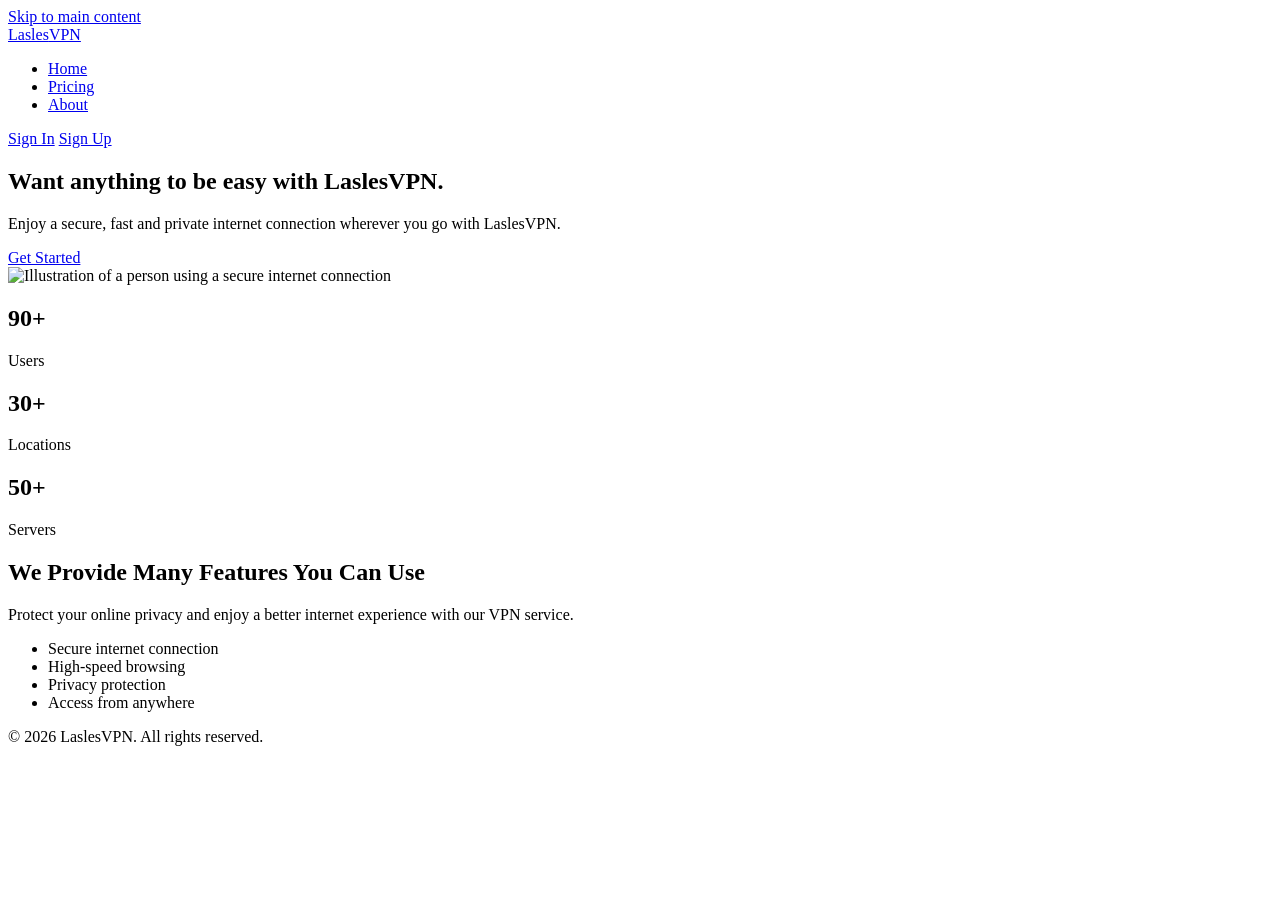
==== index.html @ 29df8c10 "first commit" ====
<!DOCTYPE html>
<html lang="en">
<head>
    <meta charset="UTF-8">
    <meta name="viewport" content="width=device-width, initial-scale=1.0">
    <meta name="description" content="Discover LaslesVPN, a secure and simple VPN service.">

    <title>LaslesVPN | Home</title>

    <link rel="stylesheet" href="css/style.css">
</head>

<body>

    <!-- Skip link for accessibility -->
    <a href="#main-content" class="skip-link">Skip to main content</a>

    <!-- Header -->
    <header class="site-header">
        <div class="container">

            <a href="index.html" class="logo">
                <span>Lasles</span>VPN
            </a>

            <nav aria-label="Main navigation">
                <ul class="nav-links">
                    <li><a href="index.html" aria-current="page">Home</a></li>
                    <li><a href="pricing.html">Pricing</a></li>
                    <li><a href="about.html">About</a></li>
                </ul>
            </nav>

            <div class="nav-buttons">
                <a href="#" class="login-link">Sign In</a>
                <a href="#" class="signup-button">Sign Up</a>
            </div>

        </div>
    </header>

    <!-- Main content -->
    <main id="main-content">

        <!-- Hero section -->
        <section class="hero container">

            <div class="hero-content">
                <h1>Want anything to be easy with <strong>LaslesVPN.</strong></h1>

                <p>
                    Enjoy a secure, fast and private internet connection
                    wherever you go with LaslesVPN.
                </p>

                <a href="pricing.html" class="primary-button">
                    Get Started
                </a>
            </div>

            <div class="hero-image">
                <img
                    src="images/hero-large.webp"
                    alt="Illustration of a person using a secure internet connection"
                >
            </div>

        </section>

        <!-- Statistics -->
        <section class="statistics container">

            <div class="stat-item">
                <h2>90+</h2>
                <p>Users</p>
            </div>

            <div class="stat-item">
                <h2>30+</h2>
                <p>Locations</p>
            </div>

            <div class="stat-item">
                <h2>50+</h2>
                <p>Servers</p>
            </div>

        </section>

        <!-- Features -->
        <section class="features container">

            <div class="features-content">
                <h2>We Provide Many Features You Can Use</h2>

                <p>
                    Protect your online privacy and enjoy a better
                    internet experience with our VPN service.
                </p>

                <ul>
                    <li>Secure internet connection</li>
                    <li>High-speed browsing</li>
                    <li>Privacy protection</li>
                    <li>Access from anywhere</li>
                </ul>
            </div>

        </section>

    </main>

    <!-- Footer -->
    <footer class="site-footer">
        <div class="container">
            <p>&copy; 2026 LaslesVPN. All rights reserved.</p>
        </div>
    </footer>

</body>
</html>
---- css/style.css ----
@media (max-width: 600px) {

    .site-header .container {
        flex-direction: column;
        gap: 20px;
    }

    .nav-links {
        gap: 18px;
        flex-wrap: wrap;
        justify-content: center;
    }

    .nav-buttons {
        justify-content: center;
    }

    .hero {
        flex-direction: column;
        text-align: center;
        padding-top: 40px;
        padding-bottom: 40px;
    }

    .hero-content p {
        margin-left: auto;
        margin-right: auto;
    }

    .hero-image {
        width: 100%;
    }

    .statistics {
        flex-direction: column;
        gap: 30px;
        margin-bottom: 40px;
    }

    .features {
        padding: 40px 0 60px;
    }

    .features h2 {
        font-size: 25px;
    }

    .site-footer {
        padding: 25px 0;
    }
}

/* Respect users who prefer reduced motion */
@media (prefers-reduced-motion: reduce) {
    *,
    *::before,
    *::after {
        animation-duration: 0.01ms !important;
        transition-duration: 0.01ms !important;
        scroll-behavior: auto !important;
    }
}
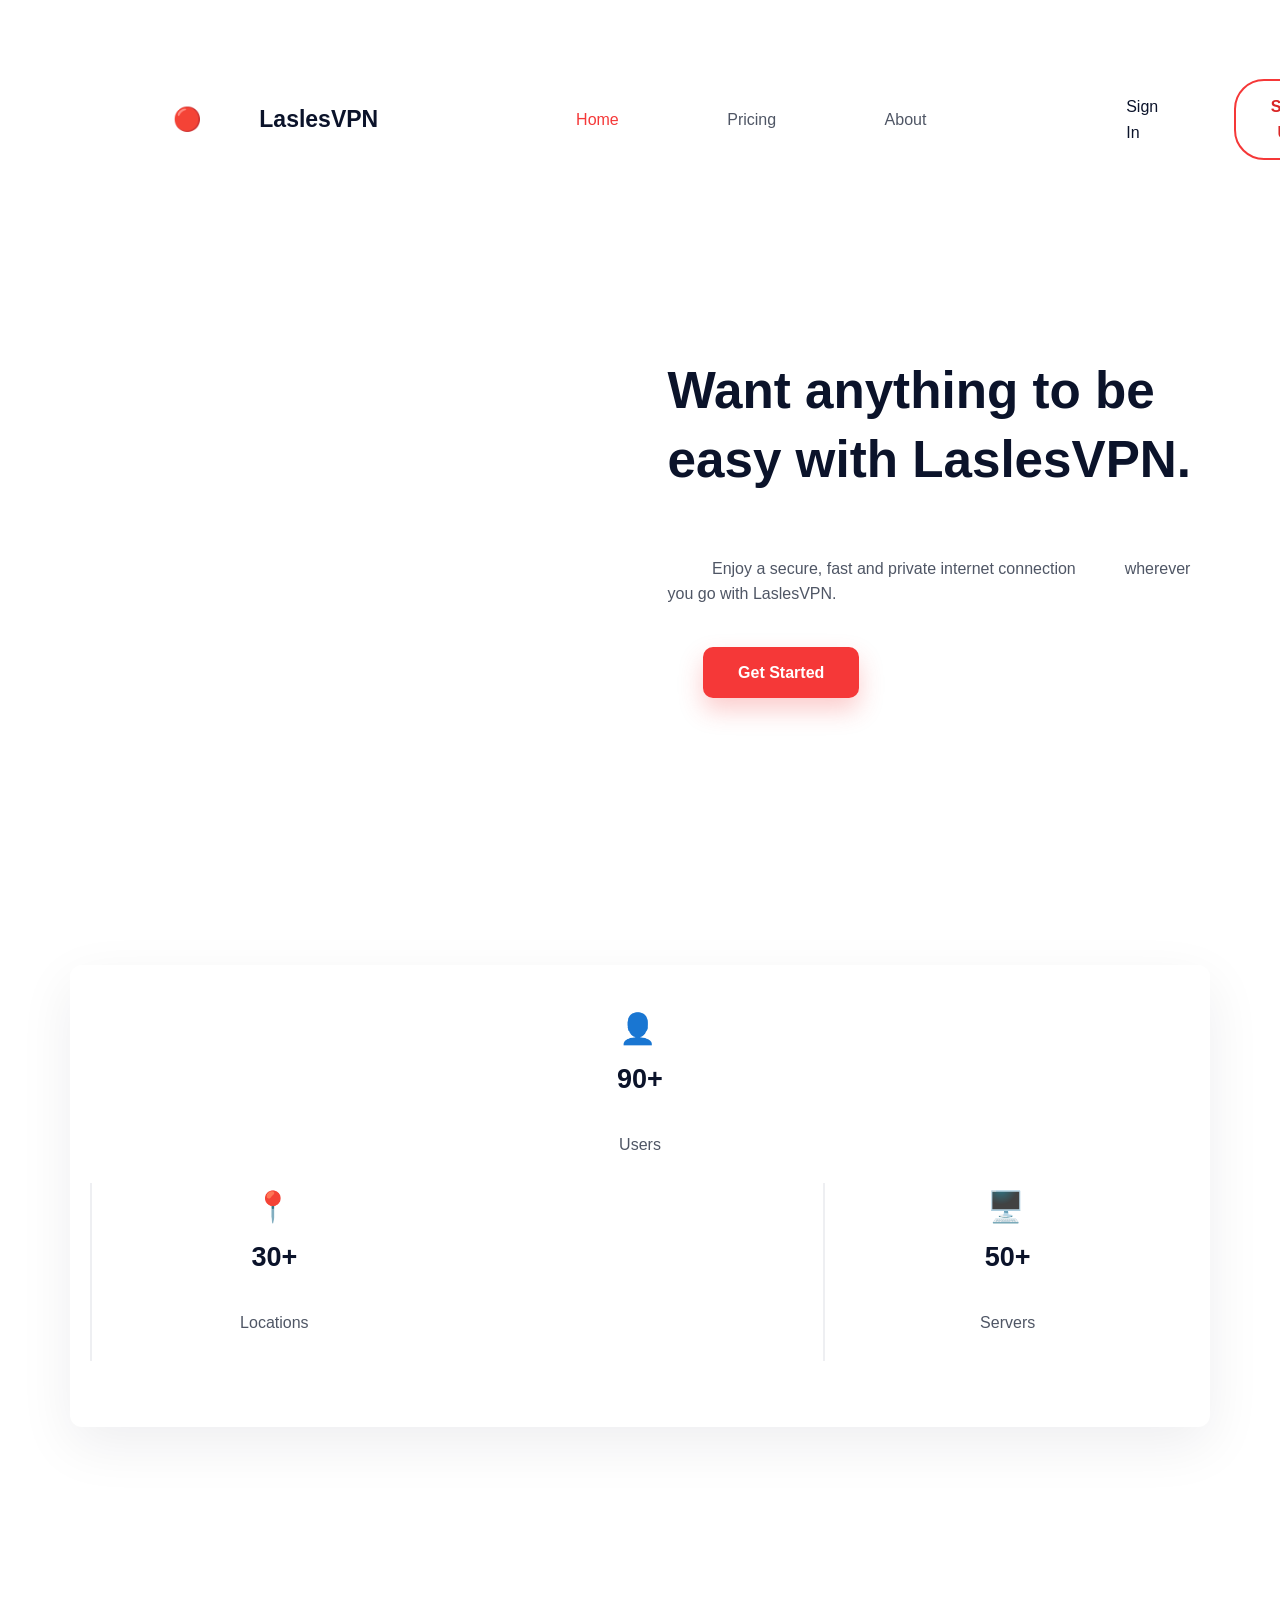
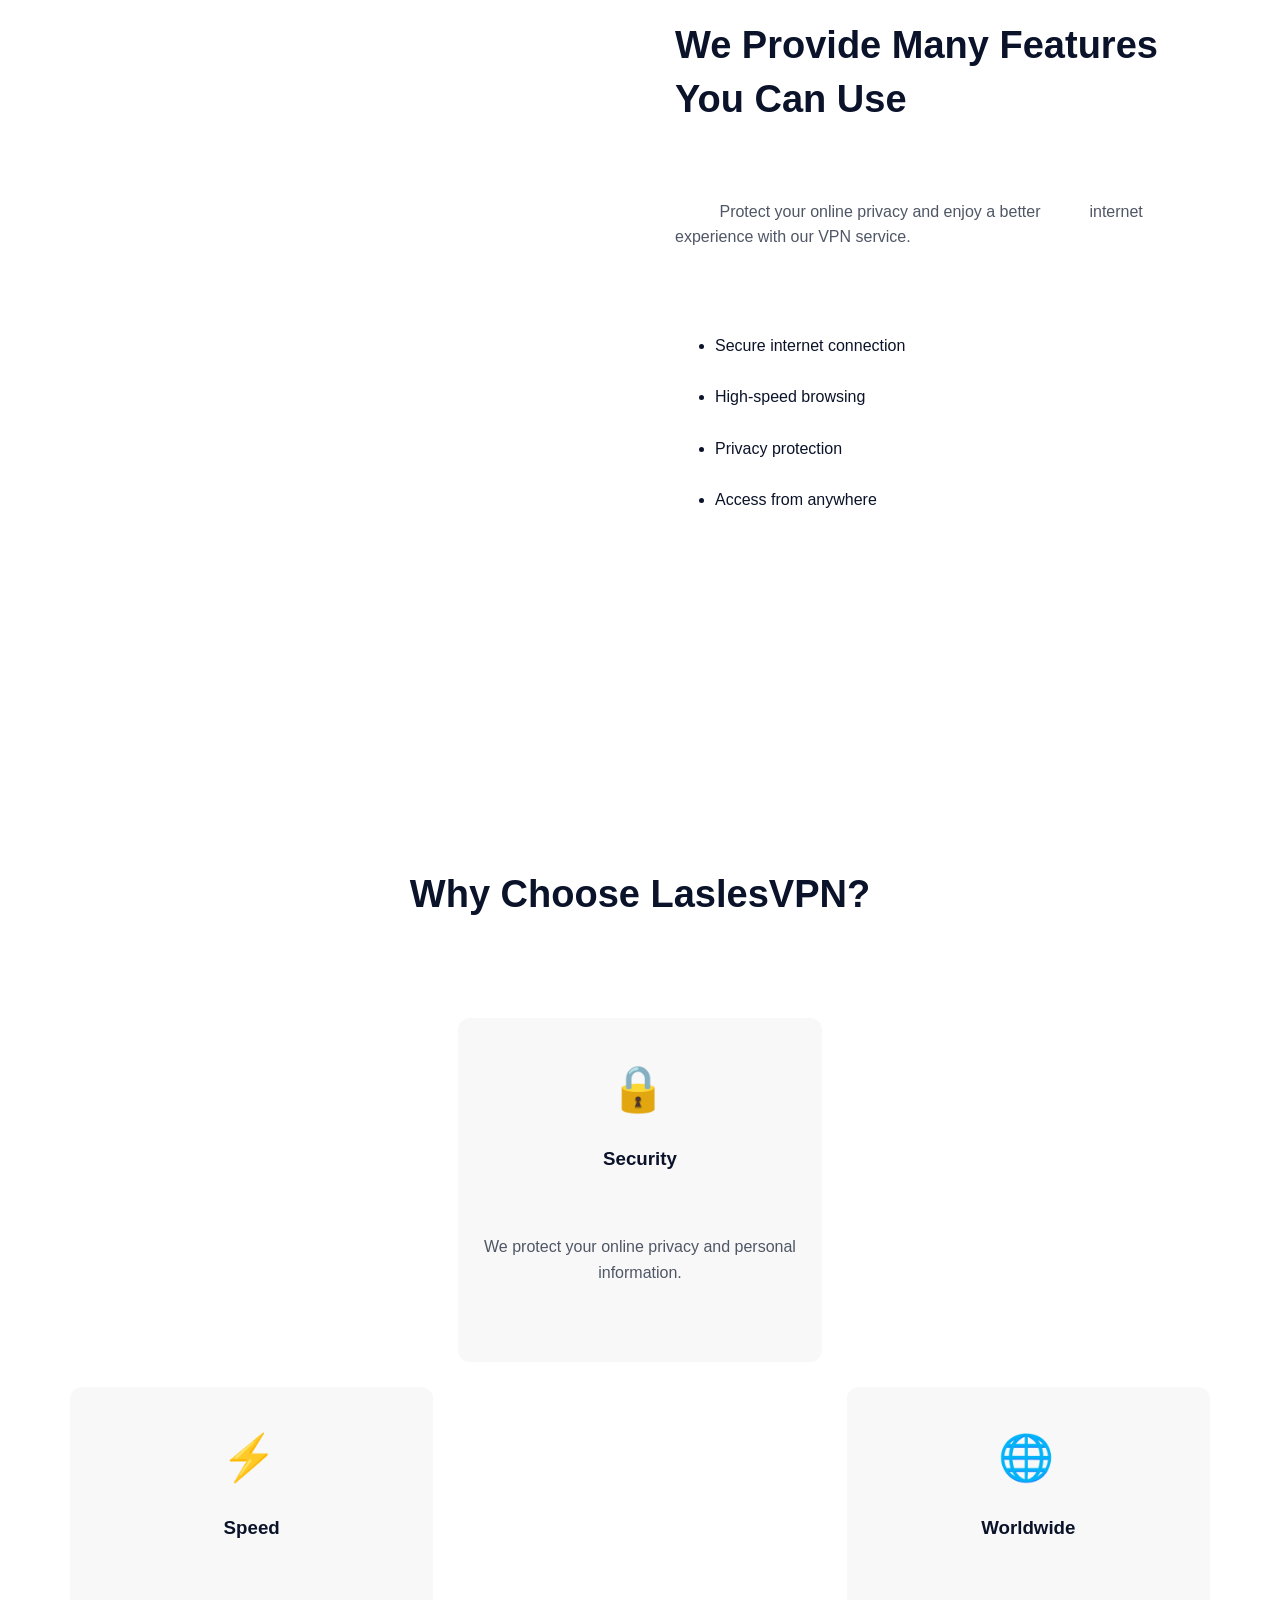
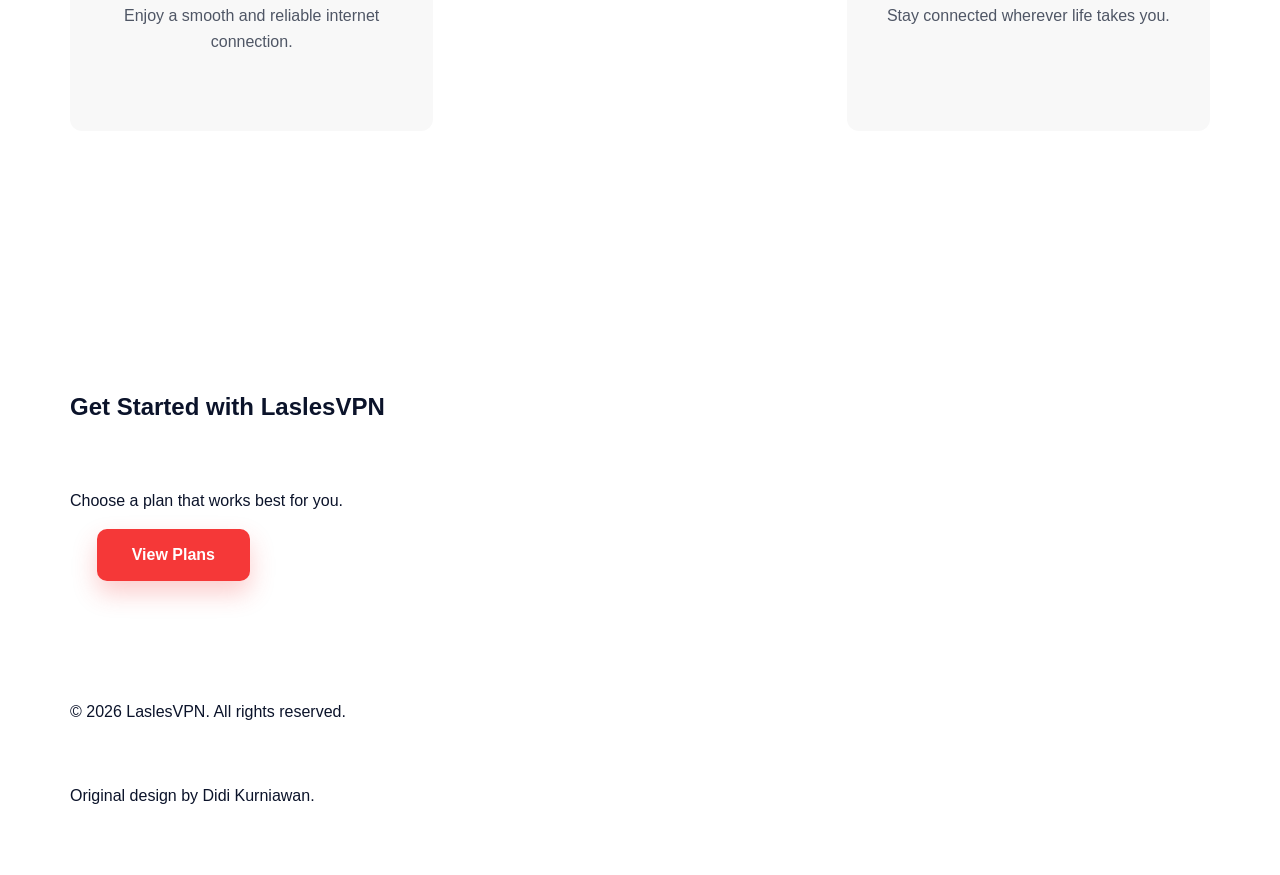
==== commit b52aa0d5: "complete laslesVPN midterm website" ====
--- a/index.html
+++ b/index.html
@@ -1,122 +1,153 @@
-
 <!DOCTYPE html>
 <html lang="en">
 <head>
-    <meta charset="UTF-8">
-    <meta name="viewport" content="width=device-width, initial-scale=1.0">
-    <meta name="description" content="Discover LaslesVPN, a secure and simple VPN service.">
+  <meta charset="UTF-8">
+  <meta name="viewport" content="width=device-width, initial-scale=1.0">
+  <meta name="description" content="LaslesVPN offers secure, fast and private internet access.">
+  <title>LaslesVPN | Home</title>
+  <link rel="stylesheet" href="css/style.css">
 
-    <title>LaslesVPN | Home</title>
-
-    <link rel="stylesheet" href="css/style.css">
+  <script type="application/ld+json">
+  {
+    "@context": "https://schema.org",
+    "@type": "WebSite",
+    "name": "LaslesVPN",
+    "description": "A secure and reliable VPN service."
+  }
+  </script>
 </head>
 
 <body>
+  <!-- Accessibility skip link -->
+  <a class="skip-link" href="#main">Skip to main content</a>
 
-    <!-- Skip link for accessibility -->
-    <a href="#main-content" class="skip-link">Skip to main content</a>
+  <!-- Main navigation -->
+  <header class="site-header">
+    <div class="container nav">
+      <a class="logo" href="index.html">
+        <span aria-hidden="true">🔴</span>
+        Lasles<strong>VPN</strong>
+      </a>
 
-    <!-- Header -->
-    <header class="site-header">
-        <div class="container">
+      <nav aria-label="Main navigation">
+        <ul class="nav-links">
+          <li><a href="index.html" aria-current="page">Home</a></li>
+          <li><a href="pricing.html">Pricing</a></li>
+          <li><a href="about.html">About</a></li>
+        </ul>
+      </nav>
 
-            <a href="index.html" class="logo">
-                <span>Lasles</span>VPN
-            </a>
+      <div class="auth-links">
+        <a href="pricing.html">Sign In</a>
+        <a class="btn-outline" href="pricing.html">Sign Up</a>
+      </div>
+    </div>
+  </header>
 
-            <nav aria-label="Main navigation">
-                <ul class="nav-links">
-                    <li><a href="index.html" aria-current="page">Home</a></li>
-                    <li><a href="pricing.html">Pricing</a></li>
-                    <li><a href="about.html">About</a></li>
-                </ul>
-            </nav>
+  <main id="main">
 
-            <div class="nav-buttons">
-                <a href="#" class="login-link">Sign In</a>
-                <a href="#" class="signup-button">Sign Up</a>
-            </div>
+    <!-- Hero section -->
+    <section class="hero container">
+      <div class="hero-content">
+        <h1>Want anything to be easy with <strong>LaslesVPN.</strong></h1>
+        <p>
+          Enjoy a secure, fast and private internet connection
+          wherever you go with LaslesVPN.
+        </p>
+        <a class="btn" href="pricing.html">Get Started</a>
+      </div>
 
-        </div>
-    </header>
+      <div class="hero-image">
+        <img
+          src="images/hero-small.png"
+          srcset="images/hero-small.png 600w,
+                  images/hero-large.png 1223w"
+          sizes="(max-width: 600px) 100vw, 600px"
+          width="600"
+          height="375"
+          alt="Illustration of a person using a laptop and a secure VPN"
+          fetchpriority="high">
+      </div>
+    </section>
 
-    <!-- Main content -->
-    <main id="main-content">
+    <!-- Website statistics -->
+    <section class="stats container" aria-label="Our statistics">
+      <div class="stat">
+        <span aria-hidden="true">👤</span>
+        <h2>90+</h2>
+        <p>Users</p>
+      </div>
 
-        <!-- Hero section -->
-        <section class="hero container">
+      <div class="stat">
+        <span aria-hidden="true">📍</span>
+        <h2>30+</h2>
+        <p>Locations</p>
+      </div>
 
-            <div class="hero-content">
-                <h1>Want anything to be easy with <strong>LaslesVPN.</strong></h1>
+      <div class="stat">
+        <span aria-hidden="true">🖥️</span>
+        <h2>50+</h2>
+        <p>Servers</p>
+      </div>
+    </section>
 
-                <p>
-                    Enjoy a secure, fast and private internet connection
-                    wherever you go with LaslesVPN.
-                </p>
+    <!-- Features -->
+    <section class="features container">
+      <div class="features-content">
+        <h2>We Provide Many Features You Can Use</h2>
+        <p>
+          Protect your online privacy and enjoy a better
+          internet experience with our VPN service.
+        </p>
 
-                <a href="pricing.html" class="primary-button">
-                    Get Started
-                </a>
-            </div>
+        <ul>
+          <li>Secure internet connection</li>
+          <li>High-speed browsing</li>
+          <li>Privacy protection</li>
+          <li>Access from anywhere</li>
+        </ul>
+      </div>
+    </section>
 
-            <div class="hero-image">
-                <img
-                    src="images/hero-large.webp"
-                    alt="Illustration of a person using a secure internet connection"
-                >
-            </div>
+    <!-- Benefits -->
+    <section class="values container">
+      <h2>Why Choose LaslesVPN?</h2>
 
-        </section>
+      <div class="value-grid">
+        <article class="value-card">
+          <span aria-hidden="true">🔒</span>
+          <h3>Security</h3>
+          <p>We protect your online privacy and personal information.</p>
+        </article>
 
-        <!-- Statistics -->
-        <section class="statistics container">
+        <article class="value-card">
+          <span aria-hidden="true">⚡</span>
+          <h3>Speed</h3>
+          <p>Enjoy a smooth and reliable internet connection.</p>
+        </article>
 
-            <div class="stat-item">
-                <h2>90+</h2>
-                <p>Users</p>
-            </div>
+        <article class="value-card">
+          <span aria-hidden="true">🌐</span>
+          <h3>Worldwide</h3>
+          <p>Stay connected wherever life takes you.</p>
+        </article>
+      </div>
+    </section>
 
-            <div class="stat-item">
-                <h2>30+</h2>
-                <p>Locations</p>
-            </div>
+    <!-- Call to action -->
+    <section class="cta container">
+      <h2>Get Started with LaslesVPN</h2>
+      <p>Choose a plan that works best for you.</p>
+      <a class="btn" href="pricing.html">View Plans</a>
+    </section>
 
-            <div class="stat-item">
-                <h2>50+</h2>
-                <p>Servers</p>
-            </div>
+  </main>
 
-        </section>
-
-        <!-- Features -->
-        <section class="features container">
-
-            <div class="features-content">
-                <h2>We Provide Many Features You Can Use</h2>
-
-                <p>
-                    Protect your online privacy and enjoy a better
-                    internet experience with our VPN service.
-                </p>
-
-                <ul>
-                    <li>Secure internet connection</li>
-                    <li>High-speed browsing</li>
-                    <li>Privacy protection</li>
-                    <li>Access from anywhere</li>
-                </ul>
-            </div>
-
-        </section>
-
-    </main>
-
-    <!-- Footer -->
-    <footer class="site-footer">
-        <div class="container">
-            <p>&copy; 2026 LaslesVPN. All rights reserved.</p>
-        </div>
-    </footer>
-
+  <footer class="site-footer">
+    <div class="container">
+      <p>&copy; 2026 LaslesVPN. All rights reserved.</p>
+      <p>Original design by Didi Kurniawan.</p>
+    </div>
+  </footer>
 </body>
-</html>
+</html>
--- a/css/style.css
+++ b/css/style.css
@@ -1,63 +1,545 @@
 
+/* Global styles and accessible defaults */
+:root {
+  --red: #f53838;
+  --dark: #0b132a;
+  --gray: #4f5665;
+  --light: #f8f8f8;
+}
+
+* {
+  box-sizing: border-box;
+}
+
+html {
+  scroll-behavior: smooth;
+}
+
+body {
+  margin: 0;
+  font-family: Arial, Helvetica, sans-serif;
+  color: var(--dark);
+  background: #fff;
+  line-height: 1.6;
+}
+
+a {
+  text-decoration: none;
+  color: inherit;
+}
+
+a:focus-visible {
+  outline: 3px solid var(--red);
+  outline-offset: 4px;
+}
+
+img {
+  max-width: 100%;
+  height: auto;
+}
+
+.container {
+  width: min(1140px, 90%);
+  margin-inline: auto;
+}
+
+/* Skip navigation for keyboard users */
+.skip-link {
+  position: absolute;
+  top: -100px;
+  left: 10px;
+  background: var(--dark);
+  color: white;
+  padding: 12px;
+  z-index: 100;
+}
+
+.skip-link:focus {
+  top: 10px;
+}
+
+/* Header navigation uses Flexbox */
+.site-header {
+  background: white;
+  padding: 28px 0;
+}
+
+.nav {
+  display: flex;
+  align-items: center;
+  justify-content: space-between;
+  gap: 25px;
+}
+
+.logo {
+  font-size: 23px;
+  font-weight: 700;
+  white-space: nowrap;
+}
+
+.nav-links {
+  display: flex;
+  gap: 32px;
+  list-style: none;
+  padding: 0;
+  margin: 0;
+}
+
+.nav-links a {
+  color: var(--gray);
+  transition: color 0.3s;
+}
+
+.nav-links a:hover,
+.nav-links a[aria-current="page"] {
+  color: var(--red);
+}
+
+.auth-links {
+  display: flex;
+  align-items: center;
+  gap: 20px;
+}
+
+/* Shared buttons */
+.btn,
+.btn-outline {
+  display: inline-block;
+  padding: 13px 35px;
+  border-radius: 10px;
+  font-weight: 700;
+  text-align: center;
+  transition: transform 0.3s, background 0.3s;
+}
+
+.btn {
+  color: white;
+  background: var(--red);
+  box-shadow: 0 12px 25px #f5383840;
+}
+
+.btn:hover {
+  background: #d92626;
+  transform: translateY(-5px);
+}
+
+.btn-outline {
+  color: #d92626;
+  border: 2px solid var(--red);
+  border-radius: 30px;
+}
+
+.btn-outline:hover {
+  background: var(--red);
+  color: white;
+  transform: translateY(-3px);
+}
+
+/* Hero layout */
+.hero {
+  display: grid;
+  grid-template-columns: 1fr 1fr;
+  align-items: center;
+  gap: 55px;
+  padding-top: 65px;
+  padding-bottom: 80px;
+}
+
+.hero h1 {
+  font-size: clamp(34px, 4vw, 52px);
+  line-height: 1.35;
+  margin: 0 0 20px;
+}
+
+.hero p {
+  color: var(--gray);
+  margin-bottom: 40px;
+}
+
+.hero-image {
+  animation: float 4s ease-in-out infinite;
+}
+
+@keyframes float {
+  0%, 100% {
+    transform: translateY(0);
+  }
+  50% {
+    transform: translateY(-15px);
+  }
+}
+
+/* Statistics cards */
+.stats {
+  display: grid;
+  grid-template-columns: repeat(3, 1fr);
+  padding: 40px 20px;
+  border-radius: 12px;
+  box-shadow: 0 18px 55px #0b132a12;
+  text-align: center;
+}
+
+.stats > div + div {
+  border-left: 2px solid #eeeff2;
+}
+
+.stats span {
+  font-size: 30px;
+}
+
+.stats h2 {
+  margin: 5px 0;
+  font-size: 27px;
+}
+
+.stats p {
+  margin: 0;
+  color: var(--gray);
+}
+
+/* Features section */
+.features {
+  display: grid;
+  grid-template-columns: 1fr 1fr;
+  gap: 70px;
+  align-items: center;
+  padding-top: 110px;
+  padding-bottom: 110px;
+}
+
+.features h2,
+.about-section h2,
+.values h2 {
+  font-size: clamp(28px, 3vw, 38px);
+  line-height: 1.4;
+}
+
+.features p,
+.about-section p {
+  color: var(--gray);
+}
+
+.feature-illustration,
+.about-icon {
+  font-size: 150px;
+  text-align: center;
+}
+
+.feature-list {
+  list-style: none;
+  padding: 0;
+}
+
+.feature-list li {
+  margin-bottom: 15px;
+  color: var(--gray);
+}
+
+.feature-list li::before {
+  content: "✓";
+  color: #168a55;
+  font-weight: bold;
+  margin-right: 12px;
+}
+
+/* Page headings */
+.page-heading {
+  padding: 75px 0 55px;
+  text-align: center;
+  animation: fade-in 0.8s ease-out both;
+}
+
+.page-heading h1 {
+  font-size: clamp(34px, 4vw, 48px);
+  margin-bottom: 12px;
+}
+
+.page-heading p {
+  color: var(--gray);
+}
+
+@keyframes fade-in {
+  from {
+    opacity: 0;
+    transform: translateY(25px);
+  }
+  to {
+    opacity: 1;
+    transform: translateY(0);
+  }
+}
+
+/* Pricing cards use CSS Grid */
+.pricing-grid {
+  display: grid;
+  grid-template-columns: repeat(3, 1fr);
+  gap: 25px;
+  padding-bottom: 110px;
+}
+
+.plan {
+  display: flex;
+  flex-direction: column;
+  align-items: center;
+  padding: 55px 25px;
+  border: 2px solid #ddd;
+  border-radius: 12px;
+  transition: transform 0.3s, box-shadow 0.3s;
+}
+
+.plan:hover {
+  transform: translateY(-10px);
+  box-shadow: 0 15px 35px #00000015;
+}
+
+.plan.featured {
+  border-color: var(--red);
+}
+
+.plan-icon {
+  font-size: 90px;
+}
+
+.plan h2 {
+  font-size: 21px;
+}
+
+.plan .feature-list {
+  flex: 1;
+}
+
+.price {
+  font-size: 26px;
+  font-weight: bold;
+}
+
+/* About page */
+.about-section {
+  display: grid;
+  grid-template-columns: 1fr 1fr;
+  gap: 60px;
+  align-items: center;
+  padding: 60px 0 100px;
+}
+
+.values {
+  text-align: center;
+  padding-bottom: 110px;
+}
+
+.value-grid {
+  display: grid;
+  grid-template-columns: repeat(3, 1fr);
+  gap: 25px;
+  margin-top: 40px;
+}
+
+.value-card {
+  padding: 35px 25px;
+  border-radius: 12px;
+  background: var(--light);
+  transition: transform 0.3s;
+}
+
+.value-card:hover {
+  transform: translateY(-8px);
+}
+
+.value-card span {
+  font-size: 45px;
+}
+
+.value-card p {
+  color: var(--gray);
+}
+
+/* Footer */
+.footer {
+  padding: 35px 20px;
+  text-align: center;
+  color: var(--gray);
+  background: var(--light);
+}
+
+/* Tablet responsive layout */
+@media (max-width: 900px) {
+  .nav {
+    flex-wrap: wrap;
+    justify-content: center;
+  }
+
+  .hero,
+  .features,
+  .about-section {
+    gap: 30px;
+  }
+
+  .pricing-grid {
+    grid-template-columns: repeat(2, 1fr);
+  }
+
+  .plan:last-child {
+    grid-column: 1 / -1;
+  }
+}
+
+/* Mobile responsive layout */
 @media (max-width: 600px) {
-
-    .site-header .container {
-        flex-direction: column;
-        gap: 20px;
-    }
-
-    .nav-links {
-        gap: 18px;
-        flex-wrap: wrap;
-        justify-content: center;
-    }
-
-    .nav-buttons {
-        justify-content: center;
-    }
-
-    .hero {
-        flex-direction: column;
-        text-align: center;
-        padding-top: 40px;
-        padding-bottom: 40px;
-    }
-
-    .hero-content p {
-        margin-left: auto;
-        margin-right: auto;
-    }
-
-    .hero-image {
-        width: 100%;
-    }
-
-    .statistics {
-        flex-direction: column;
-        gap: 30px;
-        margin-bottom: 40px;
-    }
-
-    .features {
-        padding: 40px 0 60px;
-    }
-
-    .features h2 {
-        font-size: 25px;
-    }
-
-    .site-footer {
-        padding: 25px 0;
-    }
-}
-
-/* Respect users who prefer reduced motion */
+  .site-header {
+    padding: 18px 0;
+  }
+
+  .nav {
+    flex-direction: column;
+  }
+
+  .nav-links {
+    gap: 20px;
+    flex-wrap: wrap;
+    justify-content: center;
+  }
+
+  .hero,
+  .features,
+  .about-section,
+  .pricing-grid,
+  .value-grid {
+    grid-template-columns: 1fr;
+  }
+
+  .hero {
+    padding-top: 35px;
+    text-align: center;
+  }
+
+  .hero-image {
+    order: -1;
+  }
+
+  .stats {
+    grid-template-columns: 1fr;
+    gap: 25px;
+  }
+
+  .stats > div + div {
+    border-left: none;
+    border-top: 2px solid #eeeff2;
+    padding-top: 25px;
+  }
+
+  .features,
+  .about-section {
+    padding: 65px 0;
+  }
+
+  .feature-illustration,
+  .about-icon {
+    font-size: 100px;
+  }
+
+  .plan:last-child {
+    grid-column: auto;
+  }
+
+  .page-heading {
+    padding: 40px 0;
+  }
+}
+
+/* Respect reduced-motion preferences */
 @media (prefers-reduced-motion: reduce) {
-    *,
-    *::before,
-    *::after {
-        animation-duration: 0.01ms !important;
-        transition-duration: 0.01ms !important;
-        scroll-behavior: auto !important;
-    }
-}
+  html {
+    scroll-behavior: auto;
+  }
+
+  *,
+  *::before,
+  *::after {
+    animation-duration: 0.01ms !important;
+    animation-iteration-count: 1 !important;
+    transition-duration: 0.01ms !important;
+  }
+}
+/* Responsive images */
+img {
+  max-width: 100%;
+  height: auto;
+}
+
+/* Animation 1: Hero entrance */
+.hero-content {
+  animation: fadeInUp 1s ease-out both;
+}
+
+@keyframes fadeInUp {
+  from {
+    opacity: 0;
+    transform: translateY(25px);
+  }
+
+  to {
+    opacity: 1;
+    transform: translateY(0);
+  }
+}
+
+/* Animation 2: Interactive buttons */
+.btn,
+.btn-outline {
+  transition:
+    transform 0.3s ease,
+    box-shadow 0.3s ease,
+    background-color 0.3s ease;
+}
+
+.btn:hover,
+.btn-outline:hover {
+  transform: translateY(-5px);
+  box-shadow: 0 10px 25px rgba(245, 56, 56, 0.25);
+}
+
+/* Keyboard accessibility */
+a:focus-visible,
+button:focus-visible {
+  outline: 3px solid #f53838;
+  outline-offset: 4px;
+}
+
+/* Reduced motion accessibility */
+@media (prefers-reduced-motion: reduce) {
+  *,
+  *::before,
+  *::after {
+    animation-duration: 0.01ms !important;
+    transition-duration: 0.01ms !important;
+  }
+}
+
+/* Mobile layout */
+@media (max-width: 600px) {
+  .hero {
+    display: flex;
+    flex-direction: column;
+    gap: 25px;
+  }
+
+  .hero-image {
+    order: -1;
+  }
+
+  .hero-content {
+    text-align: center;
+  }
+
+  .hero-content h1 {
+    font-size: 30px;
+    line-height: 1.3;
+  }
+
+  .pricing-grid,
+  .value-grid {
+    display: grid;
+    grid-template-columns: 1fr;
+    gap: 20px;
+  }
+}
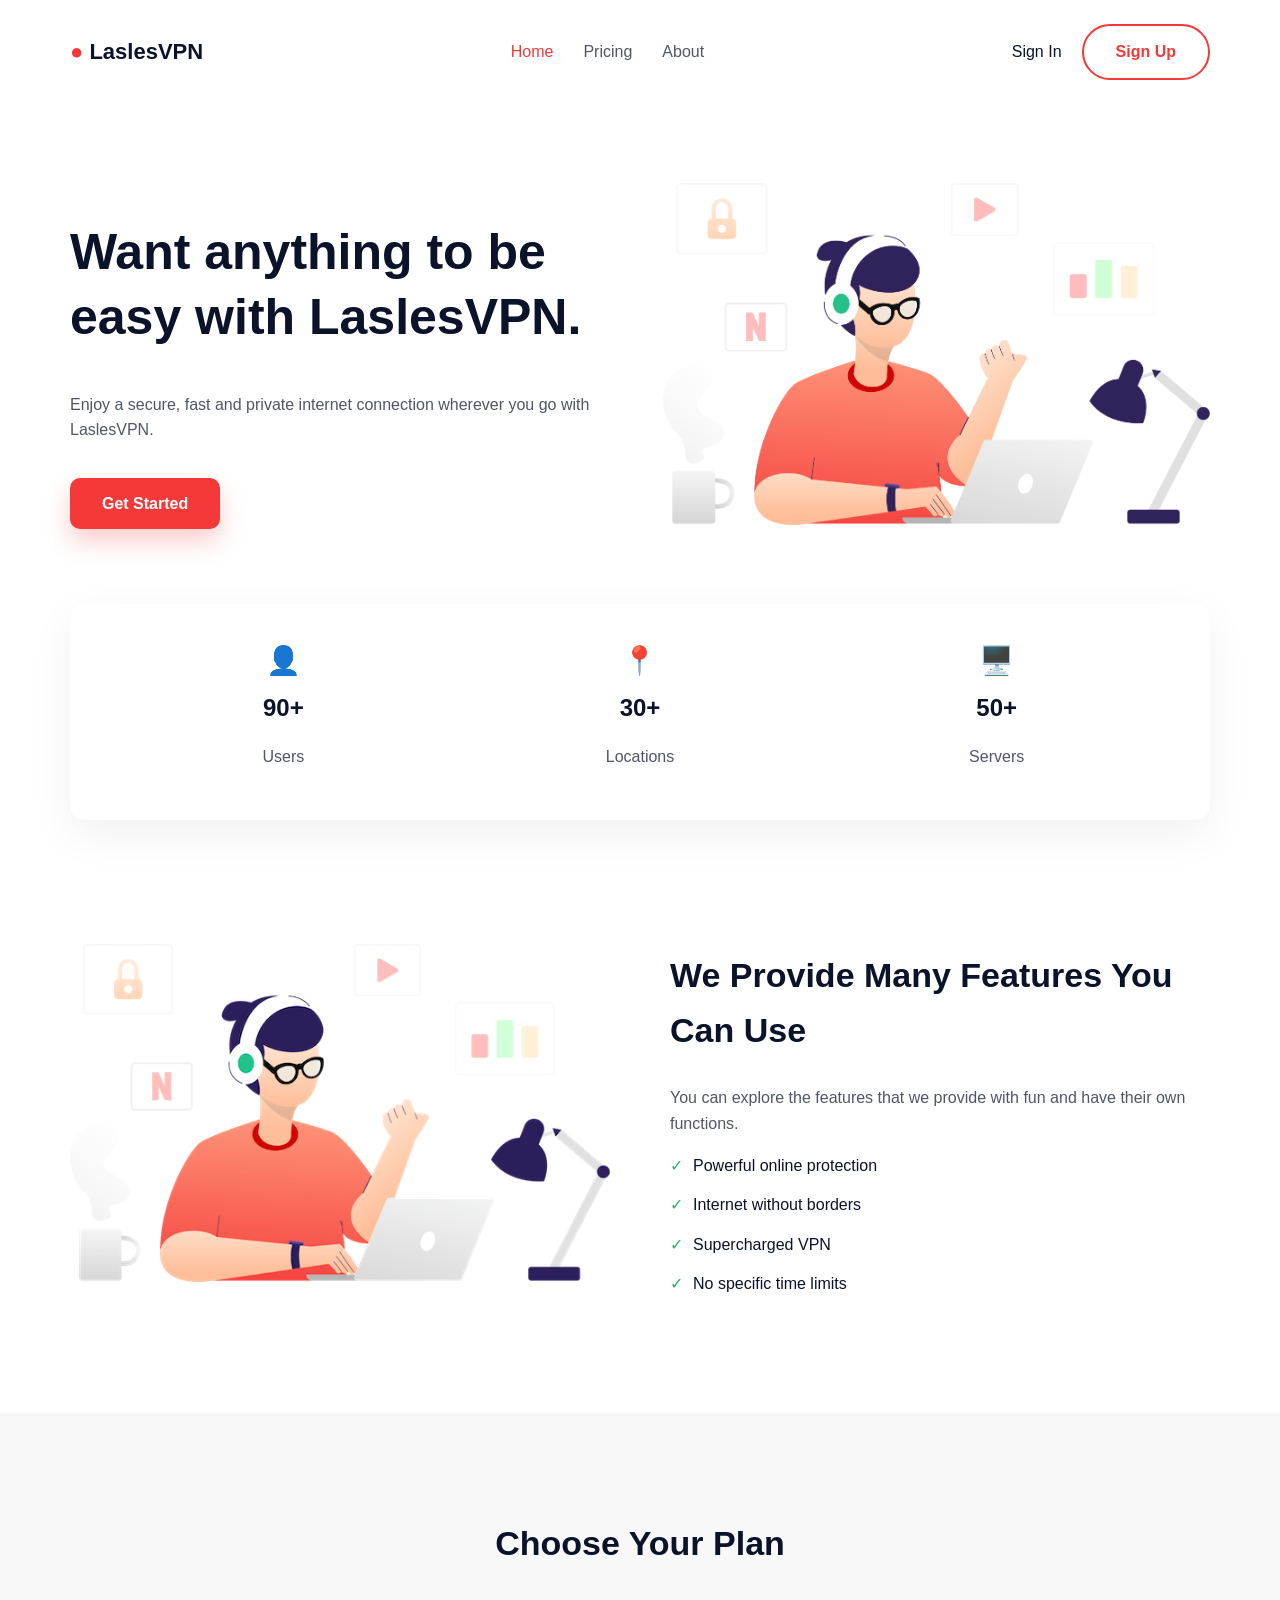
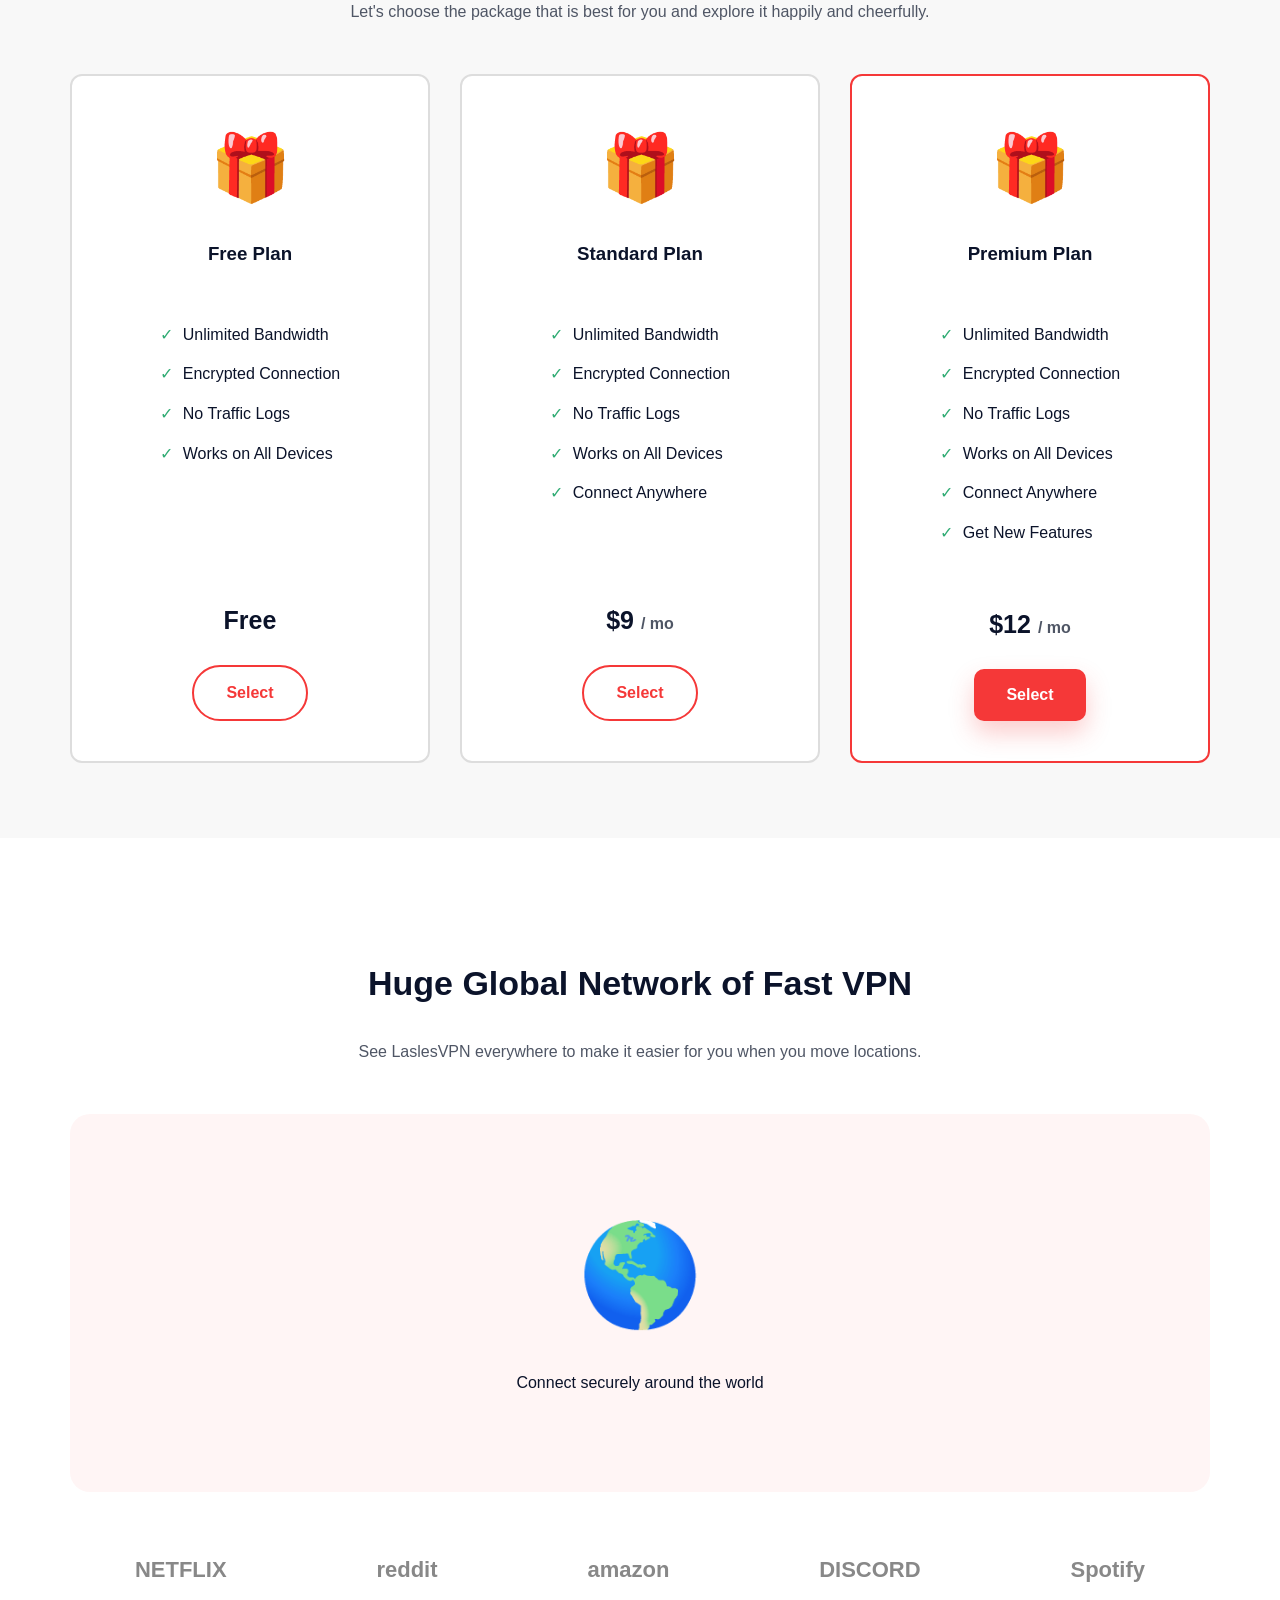
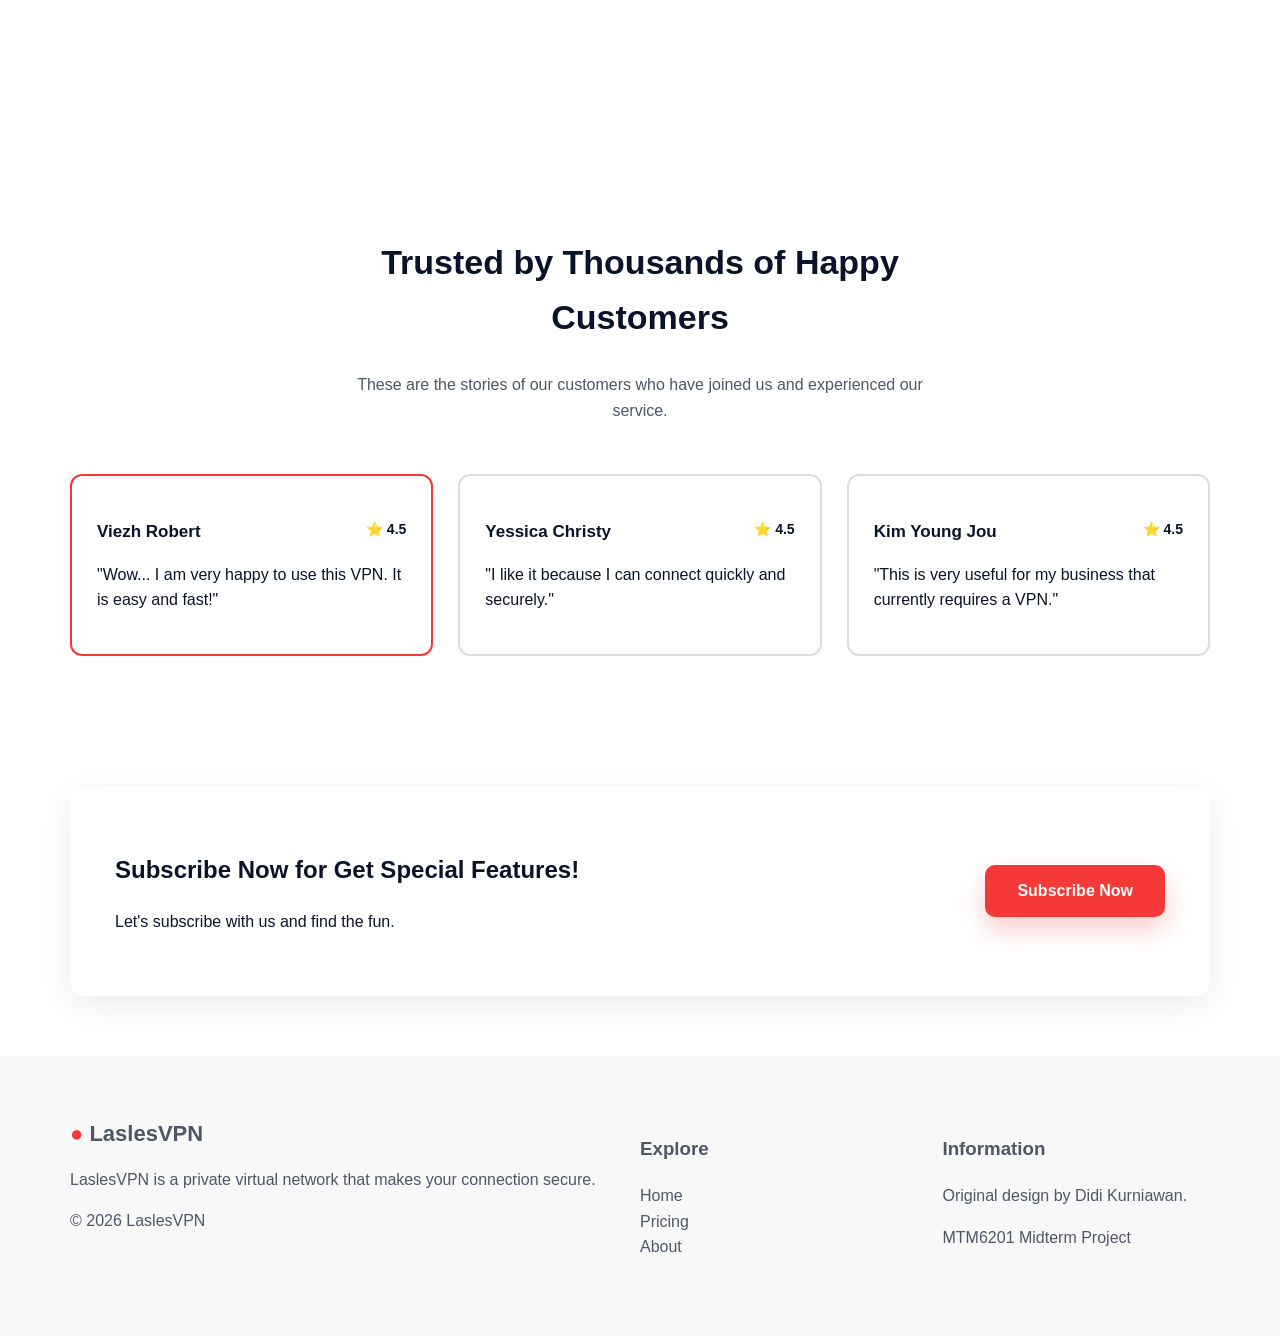
==== commit 0f86a8b9: "Complete LaslesVPN midterm website" ====
--- a/index.html
+++ b/index.html
@@ -1,153 +1,368 @@
 <!DOCTYPE html>
 <html lang="en">
 <head>
-  <meta charset="UTF-8">
-  <meta name="viewport" content="width=device-width, initial-scale=1.0">
-  <meta name="description" content="LaslesVPN offers secure, fast and private internet access.">
-  <title>LaslesVPN | Home</title>
-  <link rel="stylesheet" href="css/style.css">
-
-  <script type="application/ld+json">
-  {
-    "@context": "https://schema.org",
-    "@type": "WebSite",
-    "name": "LaslesVPN",
-    "description": "A secure and reliable VPN service."
-  }
-  </script>
+  <meta charset="UTF-8">
+  <meta name="viewport" content="width=device-width, initial-scale=1.0">
+  <meta name="description" content="LaslesVPN - Fast, secure and private VPN service.">
+  <title>LaslesVPN | Home</title>
+  <link rel="stylesheet" href="./css/style.css">
 </head>
 
 <body>
-  <!-- Accessibility skip link -->
-  <a class="skip-link" href="#main">Skip to main content</a>
-
-  <!-- Main navigation -->
-  <header class="site-header">
-    <div class="container nav">
-      <a class="logo" href="index.html">
-        <span aria-hidden="true">🔴</span>
-        Lasles<strong>VPN</strong>
-      </a>
-
-      <nav aria-label="Main navigation">
-        <ul class="nav-links">
-          <li><a href="index.html" aria-current="page">Home</a></li>
-          <li><a href="pricing.html">Pricing</a></li>
-          <li><a href="about.html">About</a></li>
-        </ul>
-      </nav>
-
-      <div class="auth-links">
-        <a href="pricing.html">Sign In</a>
-        <a class="btn-outline" href="pricing.html">Sign Up</a>
-      </div>
-    </div>
-  </header>
-
-  <main id="main">
-
-    <!-- Hero section -->
-    <section class="hero container">
-      <div class="hero-content">
-        <h1>Want anything to be easy with <strong>LaslesVPN.</strong></h1>
-        <p>
-          Enjoy a secure, fast and private internet connection
-          wherever you go with LaslesVPN.
-        </p>
-        <a class="btn" href="pricing.html">Get Started</a>
-      </div>
-
-      <div class="hero-image">
-        <img
-          src="images/hero-small.png"
-          srcset="images/hero-small.png 600w,
-                  images/hero-large.png 1223w"
-          sizes="(max-width: 600px) 100vw, 600px"
-          width="600"
-          height="375"
-          alt="Illustration of a person using a laptop and a secure VPN"
-          fetchpriority="high">
-      </div>
-    </section>
-
-    <!-- Website statistics -->
-    <section class="stats container" aria-label="Our statistics">
-      <div class="stat">
-        <span aria-hidden="true">👤</span>
-        <h2>90+</h2>
-        <p>Users</p>
-      </div>
-
-      <div class="stat">
-        <span aria-hidden="true">📍</span>
-        <h2>30+</h2>
-        <p>Locations</p>
-      </div>
-
-      <div class="stat">
-        <span aria-hidden="true">🖥️</span>
-        <h2>50+</h2>
-        <p>Servers</p>
-      </div>
-    </section>
-
-    <!-- Features -->
-    <section class="features container">
-      <div class="features-content">
-        <h2>We Provide Many Features You Can Use</h2>
-        <p>
-          Protect your online privacy and enjoy a better
-          internet experience with our VPN service.
-        </p>
-
-        <ul>
-          <li>Secure internet connection</li>
-          <li>High-speed browsing</li>
-          <li>Privacy protection</li>
-          <li>Access from anywhere</li>
-        </ul>
-      </div>
-    </section>
-
-    <!-- Benefits -->
-    <section class="values container">
-      <h2>Why Choose LaslesVPN?</h2>
-
-      <div class="value-grid">
-        <article class="value-card">
-          <span aria-hidden="true">🔒</span>
-          <h3>Security</h3>
-          <p>We protect your online privacy and personal information.</p>
-        </article>
-
-        <article class="value-card">
-          <span aria-hidden="true">⚡</span>
-          <h3>Speed</h3>
-          <p>Enjoy a smooth and reliable internet connection.</p>
-        </article>
-
-        <article class="value-card">
-          <span aria-hidden="true">🌐</span>
-          <h3>Worldwide</h3>
-          <p>Stay connected wherever life takes you.</p>
-        </article>
-      </div>
-    </section>
-
-    <!-- Call to action -->
-    <section class="cta container">
-      <h2>Get Started with LaslesVPN</h2>
-      <p>Choose a plan that works best for you.</p>
-      <a class="btn" href="pricing.html">View Plans</a>
-    </section>
-
-  </main>
-
-  <footer class="site-footer">
-    <div class="container">
-      <p>&copy; 2026 LaslesVPN. All rights reserved.</p>
-      <p>Original design by Didi Kurniawan.</p>
-    </div>
-  </footer>
+
+  <a class="skip-link" href="#main">Skip to main content</a>
+
+  <!-- HEADER -->
+  <header class="site-header">
+    <div class="container nav">
+
+      <a href="index.html" class="logo">
+        <span class="logo-dot">●</span> LaslesVPN
+      </a>
+
+      <nav aria-label="Main navigation">
+        <ul class="nav-links">
+          <li><a class="active" href="index.html">Home</a></li>
+          <li><a href="pricing.html">Pricing</a></li>
+          <li><a href="about.html">About</a></li>
+        </ul>
+      </nav>
+
+      <div class="auth-links">
+        <a href="pricing.html">Sign In</a>
+        <a href="pricing.html" class="btn-outline">Sign Up</a>
+      </div>
+
+    </div>
+  </header>
+
+  <!-- MAIN CONTENT -->
+  <main id="main">
+
+    <!-- HERO SECTION -->
+    <section class="hero container">
+
+      <div class="hero-content">
+        <h1>
+          Want anything to be easy with
+          <strong>LaslesVPN.</strong>
+        </h1>
+
+        <p>
+          Enjoy a secure, fast and private internet connection
+          wherever you go with LaslesVPN.
+        </p>
+
+        <a href="pricing.html" class="btn">Get Started</a>
+      </div>
+
+      <div class="hero-image">
+        <picture>
+          <source
+            media="(max-width: 600px)"
+            srcset="./images/hero-small.png"
+          >
+          <img
+            src="./images/hero-large.png"
+            alt="Person using a laptop"
+            width="600"
+            height="375"
+          >
+        </picture>
+      </div>
+
+    </section>
+
+    <!-- STATISTICS -->
+    <section class="stats container" aria-label="LaslesVPN statistics">
+
+      <div class="stat">
+        <span aria-hidden="true">👤</span>
+        <h2>90+</h2>
+        <p>Users</p>
+      </div>
+
+      <div class="stat">
+        <span aria-hidden="true">📍</span>
+        <h2>30+</h2>
+        <p>Locations</p>
+      </div>
+
+      <div class="stat">
+        <span aria-hidden="true">🖥️</span>
+        <h2>50+</h2>
+        <p>Servers</p>
+      </div>
+
+    </section>
+
+    <!-- FEATURES -->
+    <section class="features container">
+
+      <div class="feature-image">
+        <img
+          src="./images/hero-small.png"
+          alt="LaslesVPN features illustration"
+          loading="lazy"
+        >
+      </div>
+
+      <div class="feature-content">
+
+        <h2>We Provide Many Features You Can Use</h2>
+
+        <p>
+          You can explore the features that we provide with
+          fun and have their own functions.
+        </p>
+
+        <ul class="check-list">
+          <li>Powerful online protection</li>
+          <li>Internet without borders</li>
+          <li>Supercharged VPN</li>
+          <li>No specific time limits</li>
+        </ul>
+
+      </div>
+
+    </section>
+
+    <!-- PRICING -->
+    <section class="plans-section" id="plans">
+
+      <div class="container">
+
+        <div class="section-heading">
+          <h2>Choose Your Plan</h2>
+          <p>
+            Let's choose the package that is best for you and
+            explore it happily and cheerfully.
+          </p>
+        </div>
+
+        <div class="plans">
+
+          <!-- FREE PLAN -->
+          <article class="plan">
+
+            <div class="plan-icon" aria-hidden="true">🎁</div>
+
+            <h3>Free Plan</h3>
+
+            <ul class="check-list">
+              <li>Unlimited Bandwidth</li>
+              <li>Encrypted Connection</li>
+              <li>No Traffic Logs</li>
+              <li>Works on All Devices</li>
+            </ul>
+
+            <div class="plan-bottom">
+              <h3>Free</h3>
+              <a href="pricing.html" class="btn-outline">Select</a>
+            </div>
+
+          </article>
+
+          <!-- STANDARD PLAN -->
+          <article class="plan">
+
+            <div class="plan-icon" aria-hidden="true">🎁</div>
+
+            <h3>Standard Plan</h3>
+
+            <ul class="check-list">
+              <li>Unlimited Bandwidth</li>
+              <li>Encrypted Connection</li>
+              <li>No Traffic Logs</li>
+              <li>Works on All Devices</li>
+              <li>Connect Anywhere</li>
+            </ul>
+
+            <div class="plan-bottom">
+              <h3>$9 <small>/ mo</small></h3>
+              <a href="pricing.html" class="btn-outline">Select</a>
+            </div>
+
+          </article>
+
+          <!-- PREMIUM PLAN -->
+          <article class="plan featured">
+
+            <div class="plan-icon" aria-hidden="true">🎁</div>
+
+            <h3>Premium Plan</h3>
+
+            <ul class="check-list">
+              <li>Unlimited Bandwidth</li>
+              <li>Encrypted Connection</li>
+              <li>No Traffic Logs</li>
+              <li>Works on All Devices</li>
+              <li>Connect Anywhere</li>
+              <li>Get New Features</li>
+            </ul>
+
+            <div class="plan-bottom">
+              <h3>$12 <small>/ mo</small></h3>
+              <a href="pricing.html" class="btn">Select</a>
+            </div>
+
+          </article>
+
+        </div>
+
+      </div>
+
+    </section>
+
+    <!-- GLOBAL NETWORK -->
+    <section class="network container">
+
+      <div class="section-heading">
+
+        <h2>Huge Global Network of Fast VPN</h2>
+
+        <p>
+          See LaslesVPN everywhere to make it easier for you
+          when you move locations.
+        </p>
+
+      </div>
+
+      <div class="network-visual">
+        <span aria-hidden="true">🌎</span>
+        <p>Connect securely around the world</p>
+      </div>
+
+      <div class="partners">
+        <span>NETFLIX</span>
+        <span>reddit</span>
+        <span>amazon</span>
+        <span>DISCORD</span>
+        <span>Spotify</span>
+      </div>
+
+    </section>
+
+    <!-- TESTIMONIALS -->
+    <section class="testimonials container">
+
+      <div class="section-heading">
+
+        <h2>Trusted by Thousands of Happy Customers</h2>
+
+        <p>
+          These are the stories of our customers who have
+          joined us and experienced our service.
+        </p>
+
+      </div>
+
+      <div class="reviews">
+
+        <article class="review featured-review">
+
+          <h3>
+            Viezh Robert
+            <span>⭐ 4.5</span>
+          </h3>
+
+          <p>
+            "Wow... I am very happy to use this VPN.
+            It is easy and fast!"
+          </p>
+
+        </article>
+
+        <article class="review">
+
+          <h3>
+            Yessica Christy
+            <span>⭐ 4.5</span>
+          </h3>
+
+          <p>
+            "I like it because I can connect quickly
+            and securely."
+          </p>
+
+        </article>
+
+        <article class="review">
+
+          <h3>
+            Kim Young Jou
+            <span>⭐ 4.5</span>
+          </h3>
+
+          <p>
+            "This is very useful for my business
+            that currently requires a VPN."
+          </p>
+
+        </article>
+
+      </div>
+
+    </section>
+
+    <!-- SUBSCRIBE -->
+    <section class="subscribe container">
+
+      <div>
+        <h2>Subscribe Now for Get Special Features!</h2>
+        <p>Let's subscribe with us and find the fun.</p>
+      </div>
+
+      <a href="pricing.html" class="btn">Subscribe Now</a>
+
+    </section>
+
+  </main>
+
+  <!-- FOOTER -->
+  <footer class="site-footer">
+
+    <div class="container footer-content">
+
+      <div>
+
+        <a href="index.html" class="logo">
+          <span class="logo-dot">●</span> LaslesVPN
+        </a>
+
+        <p>
+          LaslesVPN is a private virtual network that
+          makes your connection secure.
+        </p>
+
+        <p>&copy; 2026 LaslesVPN</p>
+
+      </div>
+
+      <div>
+
+        <h3>Explore</h3>
+
+        <ul>
+          <li><a href="index.html">Home</a></li>
+          <li><a href="pricing.html">Pricing</a></li>
+          <li><a href="about.html">About</a></li>
+        </ul>
+
+      </div>
+
+      <div>
+
+        <h3>Information</h3>
+
+        <p>Original design by Didi Kurniawan.</p>
+        <p>MTM6201 Midterm Project</p>
+
+      </div>
+
+    </div>
+
+  </footer>
+
 </body>
 </html>
--- a/css/style.css
+++ b/css/style.css
@@ -1,5 +1,4 @@
-
-/* Global styles and accessible defaults */
+/* Global design */
 :root {
   --red: #f53838;
   --dark: #0b132a;
@@ -19,8 +18,13 @@
   margin: 0;
   font-family: Arial, Helvetica, sans-serif;
   color: var(--dark);
-  background: #fff;
+  background: white;
   line-height: 1.6;
+}
+
+.container {
+  width: min(1140px, 92%);
+  margin: 0 auto;
 }
 
 a {
@@ -28,40 +32,34 @@
   color: inherit;
 }
 
+img {
+  max-width: 100%;
+  height: auto;
+}
+
+/* Accessibility */
+.skip-link {
+  position: absolute;
+  left: -9999px;
+  top: 10px;
+  background: white;
+  padding: 10px;
+  z-index: 100;
+}
+
+.skip-link:focus {
+  left: 10px;
+}
+
 a:focus-visible {
   outline: 3px solid var(--red);
   outline-offset: 4px;
 }
 
-img {
-  max-width: 100%;
-  height: auto;
-}
-
-.container {
-  width: min(1140px, 90%);
-  margin-inline: auto;
-}
-
-/* Skip navigation for keyboard users */
-.skip-link {
-  position: absolute;
-  top: -100px;
-  left: 10px;
-  background: var(--dark);
-  color: white;
-  padding: 12px;
-  z-index: 100;
-}
-
-.skip-link:focus {
-  top: 10px;
-}
-
-/* Header navigation uses Flexbox */
+/* Header */
 .site-header {
+  padding: 24px 0;
   background: white;
-  padding: 28px 0;
 }
 
 .nav {
@@ -72,26 +70,28 @@
 }
 
 .logo {
-  font-size: 23px;
-  font-weight: 700;
-  white-space: nowrap;
+  font-size: 22px;
+  font-weight: bold;
+}
+
+.logo-dot {
+  color: var(--red);
 }
 
 .nav-links {
   display: flex;
-  gap: 32px;
   list-style: none;
+  gap: 30px;
   padding: 0;
   margin: 0;
 }
 
 .nav-links a {
   color: var(--gray);
-  transition: color 0.3s;
 }
 
 .nav-links a:hover,
-.nav-links a[aria-current="page"] {
+.nav-links .active {
   color: var(--red);
 }
 
@@ -101,167 +101,78 @@
   gap: 20px;
 }
 
-/* Shared buttons */
+/* Buttons */
 .btn,
 .btn-outline {
   display: inline-block;
-  padding: 13px 35px;
+  padding: 13px 32px;
   border-radius: 10px;
-  font-weight: 700;
-  text-align: center;
-  transition: transform 0.3s, background 0.3s;
+  font-weight: bold;
+  transition: transform .3s ease, box-shadow .3s ease;
 }
 
 .btn {
   color: white;
   background: var(--red);
-  box-shadow: 0 12px 25px #f5383840;
-}
-
-.btn:hover {
-  background: #d92626;
-  transform: translateY(-5px);
+  box-shadow: 0 12px 25px rgba(245, 56, 56, .25);
 }
 
 .btn-outline {
-  color: #d92626;
+  color: var(--red);
   border: 2px solid var(--red);
   border-radius: 30px;
 }
 
+.btn:hover,
 .btn-outline:hover {
-  background: var(--red);
-  color: white;
-  transform: translateY(-3px);
-}
-
-/* Hero layout */
+  transform: translateY(-5px);
+  box-shadow: 0 12px 25px rgba(245, 56, 56, .3);
+}
+
+/* Hero */
 .hero {
   display: grid;
   grid-template-columns: 1fr 1fr;
   align-items: center;
-  gap: 55px;
-  padding-top: 65px;
-  padding-bottom: 80px;
-}
-
-.hero h1 {
-  font-size: clamp(34px, 4vw, 52px);
-  line-height: 1.35;
-  margin: 0 0 20px;
-}
-
-.hero p {
-  color: var(--gray);
-  margin-bottom: 40px;
+  gap: 45px;
+  padding: 75px 0;
+}
+
+.hero-content {
+  animation: fadeInUp 1s ease both;
+}
+
+.hero-content h1 {
+  font-size: clamp(32px, 4vw, 50px);
+  line-height: 1.3;
+}
+
+.hero-content p {
+  color: var(--gray);
+  margin-bottom: 35px;
 }
 
 .hero-image {
-  animation: float 4s ease-in-out infinite;
-}
-
-@keyframes float {
-  0%, 100% {
-    transform: translateY(0);
-  }
-  50% {
-    transform: translateY(-15px);
-  }
-}
-
-/* Statistics cards */
-.stats {
-  display: grid;
-  grid-template-columns: repeat(3, 1fr);
-  padding: 40px 20px;
-  border-radius: 12px;
-  box-shadow: 0 18px 55px #0b132a12;
-  text-align: center;
-}
-
-.stats > div + div {
-  border-left: 2px solid #eeeff2;
-}
-
-.stats span {
-  font-size: 30px;
-}
-
-.stats h2 {
-  margin: 5px 0;
-  font-size: 27px;
-}
-
-.stats p {
-  margin: 0;
-  color: var(--gray);
-}
-
-/* Features section */
-.features {
-  display: grid;
-  grid-template-columns: 1fr 1fr;
-  gap: 70px;
-  align-items: center;
-  padding-top: 110px;
-  padding-bottom: 110px;
-}
-
-.features h2,
-.about-section h2,
-.values h2 {
-  font-size: clamp(28px, 3vw, 38px);
-  line-height: 1.4;
-}
-
-.features p,
-.about-section p {
-  color: var(--gray);
-}
-
-.feature-illustration,
-.about-icon {
-  font-size: 150px;
-  text-align: center;
-}
-
-.feature-list {
-  list-style: none;
-  padding: 0;
-}
-
-.feature-list li {
-  margin-bottom: 15px;
-  color: var(--gray);
-}
-
-.feature-list li::before {
-  content: "✓";
-  color: #168a55;
-  font-weight: bold;
-  margin-right: 12px;
-}
-
-/* Page headings */
-.page-heading {
-  padding: 75px 0 55px;
-  text-align: center;
-  animation: fade-in 0.8s ease-out both;
-}
-
-.page-heading h1 {
-  font-size: clamp(34px, 4vw, 48px);
-  margin-bottom: 12px;
-}
-
-.page-heading p {
-  color: var(--gray);
-}
-
-@keyframes fade-in {
+  display: block;
+  width: 100%;
+}
+
+.hero-image picture {
+  display: block;
+  width: 100%;
+}
+
+.hero-image img {
+  display: block;
+  width: 100%;
+  height: auto;
+  object-fit: contain;
+}
+
+@keyframes fadeInUp {
   from {
     opacity: 0;
-    transform: translateY(25px);
+    transform: translateY(30px);
   }
   to {
     opacity: 1;
@@ -269,62 +180,205 @@
   }
 }
 
-/* Pricing cards use CSS Grid */
-.pricing-grid {
+/* Statistics */
+.stats {
+  display: grid;
+  grid-template-columns: repeat(3, 1fr);
+  padding: 35px;
+  box-shadow: 0 15px 45px rgba(0, 0, 0, .06);
+  border-radius: 15px;
+}
+
+.stat {
+  text-align: center;
+}
+
+.stat span {
+  font-size: 28px;
+}
+
+.stat h2 {
+  margin: 5px 0;
+}
+
+.stat p {
+  color: var(--gray);
+}
+
+/* Features */
+.features {
+  display: grid;
+  grid-template-columns: 1fr 1fr;
+  align-items: center;
+  gap: 60px;
+  padding: 100px 0;
+}
+
+.features h2,
+.section-heading h2 {
+  font-size: 34px;
+}
+
+.features p,
+.section-heading p {
+  color: var(--gray);
+}
+
+.check-list {
+  list-style: none;
+  padding: 0;
+}
+
+.check-list li {
+  margin: 14px 0;
+}
+
+.check-list li::before {
+  content: "✓";
+  color: #2fab73;
+  margin-right: 10px;
+}
+
+/* Plans */
+.plans-section {
+  background: var(--light);
+  padding: 75px 0;
+}
+
+.section-heading {
+  text-align: center;
+  max-width: 600px;
+  margin: 0 auto 50px;
+}
+
+.plans {
+  display: grid;
+  grid-template-columns: repeat(3, 1fr);
+  gap: 30px;
+}
+
+.plan {
+  background: white;
+  border: 2px solid #ddd;
+  border-radius: 12px;
+  padding: 40px 25px;
+  text-align: center;
+  display: flex;
+  flex-direction: column;
+  min-height: 540px;
+  transition: transform .3s ease, border-color .3s ease;
+}
+
+.plan:hover {
+  transform: translateY(-8px);
+  border-color: var(--red);
+}
+
+.plan.featured {
+  border-color: var(--red);
+}
+
+.plan-icon {
+  font-size: 65px;
+}
+
+.plan ul {
+  text-align: left;
+  margin: 20px auto;
+}
+
+.plan-bottom {
+  margin-top: auto;
+}
+
+.plan-bottom h3 {
+  font-size: 25px;
+}
+
+.plan-bottom small {
+  font-size: 16px;
+  color: var(--gray);
+}
+
+/* Network */
+.network {
+  padding: 90px 0;
+  text-align: center;
+}
+
+.network-visual {
+  padding: 80px 20px;
+  background: #fff5f5;
+  border-radius: 20px;
+}
+
+.network-visual span {
+  font-size: 100px;
+}
+
+.partners {
+  display: flex;
+  flex-wrap: wrap;
+  justify-content: space-around;
+  gap: 20px;
+  padding: 60px 0;
+  color: #888;
+  font-size: 22px;
+  font-weight: bold;
+}
+
+/* Testimonials */
+.testimonials {
+  padding: 70px 0;
+}
+
+.reviews {
   display: grid;
   grid-template-columns: repeat(3, 1fr);
   gap: 25px;
-  padding-bottom: 110px;
-}
-
-.plan {
-  display: flex;
-  flex-direction: column;
-  align-items: center;
-  padding: 55px 25px;
+}
+
+.review {
   border: 2px solid #ddd;
+  padding: 25px;
   border-radius: 12px;
-  transition: transform 0.3s, box-shadow 0.3s;
-}
-
-.plan:hover {
-  transform: translateY(-10px);
-  box-shadow: 0 15px 35px #00000015;
-}
-
-.plan.featured {
+}
+
+.featured-review {
   border-color: var(--red);
 }
 
-.plan-icon {
-  font-size: 90px;
-}
-
-.plan h2 {
-  font-size: 21px;
-}
-
-.plan .feature-list {
-  flex: 1;
-}
-
-.price {
-  font-size: 26px;
-  font-weight: bold;
-}
-
-/* About page */
+.review h3 {
+  font-size: 17px;
+}
+
+.review h3 span {
+  float: right;
+  font-size: 14px;
+}
+
+/* About */
+.page-heading {
+  text-align: center;
+  padding: 70px 0;
+}
+
+.page-heading h1 {
+  font-size: 45px;
+}
+
+.page-heading p {
+  color: var(--gray);
+}
+
 .about-section {
-  display: grid;
-  grid-template-columns: 1fr 1fr;
-  gap: 60px;
-  align-items: center;
-  padding: 60px 0 100px;
+  padding: 35px 0;
+  max-width: 850px;
 }
 
 .values {
   text-align: center;
-  padding-bottom: 110px;
+  padding: 70px 0;
 }
 
 .value-grid {
@@ -335,33 +389,47 @@
 }
 
 .value-card {
-  padding: 35px 25px;
+  padding: 35px;
+  background: var(--light);
   border-radius: 12px;
+}
+
+.value-card span {
+  font-size: 40px;
+}
+
+/* Subscription */
+.subscribe {
+  display: flex;
+  justify-content: space-between;
+  align-items: center;
+  gap: 30px;
+  padding: 45px;
+  margin-top: 60px;
+  margin-bottom: 60px;
+  border-radius: 15px;
+  box-shadow: 0 10px 35px rgba(0, 0, 0, .08);
+}
+
+/* Footer */
+.site-footer {
   background: var(--light);
-  transition: transform 0.3s;
-}
-
-.value-card:hover {
-  transform: translateY(-8px);
-}
-
-.value-card span {
-  font-size: 45px;
-}
-
-.value-card p {
-  color: var(--gray);
-}
-
-/* Footer */
-.footer {
-  padding: 35px 20px;
-  text-align: center;
-  color: var(--gray);
-  background: var(--light);
-}
-
-/* Tablet responsive layout */
+  padding: 60px 0;
+  color: var(--gray);
+}
+
+.footer-content {
+  display: grid;
+  grid-template-columns: 2fr 1fr 1fr;
+  gap: 35px;
+}
+
+.footer-content ul {
+  list-style: none;
+  padding: 0;
+}
+
+/* Tablet */
 @media (max-width: 900px) {
   .nav {
     flex-wrap: wrap;
@@ -369,177 +437,73 @@
   }
 
   .hero,
-  .features,
-  .about-section {
-    gap: 30px;
-  }
-
-  .pricing-grid {
+  .features {
+    grid-template-columns: 1fr;
+  }
+
+  .plans,
+  .reviews,
+  .value-grid {
     grid-template-columns: repeat(2, 1fr);
   }
-
-  .plan:last-child {
-    grid-column: 1 / -1;
-  }
-}
-
-/* Mobile responsive layout */
+}
+
+/* Mobile */
 @media (max-width: 600px) {
-  .site-header {
-    padding: 18px 0;
-  }
-
   .nav {
     flex-direction: column;
   }
 
   .nav-links {
-    gap: 20px;
-    flex-wrap: wrap;
+    gap: 18px;
+  }
+
+  .auth-links {
     justify-content: center;
   }
 
-  .hero,
-  .features,
-  .about-section,
-  .pricing-grid,
-  .value-grid {
+  .hero {
     grid-template-columns: 1fr;
-  }
-
-  .hero {
-    padding-top: 35px;
+    padding: 35px 0;
+  }
+
+  .hero-content h1 {
+    font-size: 32px;
+  }
+
+  .hero-image {
+    width: 100%;
+  }
+
+  .stats,
+  .plans,
+  .reviews,
+  .value-grid,
+  .footer-content {
+    grid-template-columns: 1fr;
+  }
+
+  .stats {
+    gap: 30px;
+  }
+
+  .features {
+    padding: 50px 0;
+  }
+
+  .subscribe {
+    flex-direction: column;
     text-align: center;
   }
-
-  .hero-image {
-    order: -1;
-  }
-
-  .stats {
-    grid-template-columns: 1fr;
-    gap: 25px;
-  }
-
-  .stats > div + div {
-    border-left: none;
-    border-top: 2px solid #eeeff2;
-    padding-top: 25px;
-  }
-
-  .features,
-  .about-section {
-    padding: 65px 0;
-  }
-
-  .feature-illustration,
-  .about-icon {
-    font-size: 100px;
-  }
-
-  .plan:last-child {
-    grid-column: auto;
-  }
-
-  .page-heading {
-    padding: 40px 0;
-  }
-}
-
-/* Respect reduced-motion preferences */
-@media (prefers-reduced-motion: reduce) {
-  html {
-    scroll-behavior: auto;
-  }
-
-  *,
-  *::before,
-  *::after {
-    animation-duration: 0.01ms !important;
-    animation-iteration-count: 1 !important;
-    transition-duration: 0.01ms !important;
-  }
-}
-/* Responsive images */
-img {
-  max-width: 100%;
-  height: auto;
-}
-
-/* Animation 1: Hero entrance */
-.hero-content {
-  animation: fadeInUp 1s ease-out both;
-}
-
-@keyframes fadeInUp {
-  from {
-    opacity: 0;
-    transform: translateY(25px);
-  }
-
-  to {
-    opacity: 1;
-    transform: translateY(0);
-  }
-}
-
-/* Animation 2: Interactive buttons */
-.btn,
-.btn-outline {
-  transition:
-    transform 0.3s ease,
-    box-shadow 0.3s ease,
-    background-color 0.3s ease;
-}
-
-.btn:hover,
-.btn-outline:hover {
-  transform: translateY(-5px);
-  box-shadow: 0 10px 25px rgba(245, 56, 56, 0.25);
-}
-
-/* Keyboard accessibility */
-a:focus-visible,
-button:focus-visible {
-  outline: 3px solid #f53838;
-  outline-offset: 4px;
-}
-
-/* Reduced motion accessibility */
+}
+
+/* Motion accessibility */
 @media (prefers-reduced-motion: reduce) {
   *,
   *::before,
   *::after {
-    animation-duration: 0.01ms !important;
-    transition-duration: 0.01ms !important;
-  }
-}
-
-/* Mobile layout */
-@media (max-width: 600px) {
-  .hero {
-    display: flex;
-    flex-direction: column;
-    gap: 25px;
-  }
-
-  .hero-image {
-    order: -1;
-  }
-
-  .hero-content {
-    text-align: center;
-  }
-
-  .hero-content h1 {
-    font-size: 30px;
-    line-height: 1.3;
-  }
-
-  .pricing-grid,
-  .value-grid {
-    display: grid;
-    grid-template-columns: 1fr;
-    gap: 20px;
+    animation: none !important;
+    transition: none !important;
+    scroll-behavior: auto !important;
   }
 }
